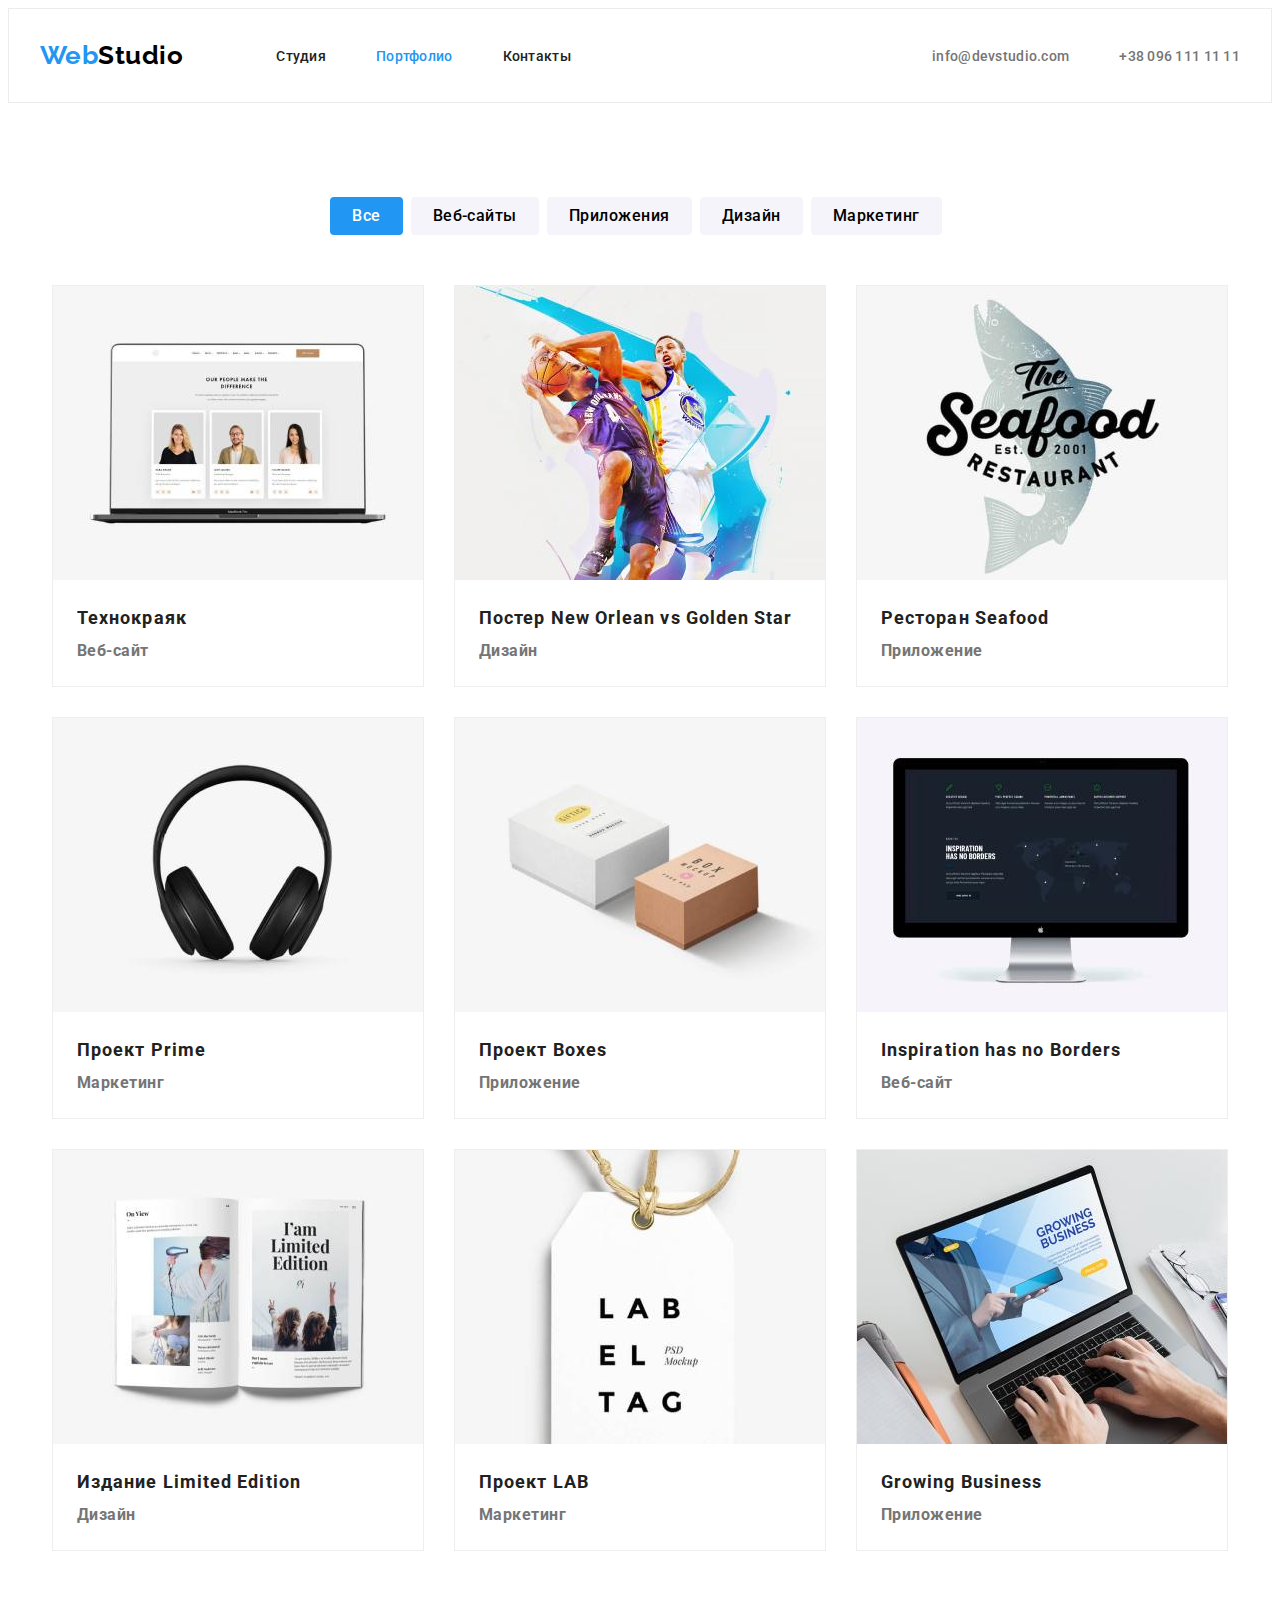
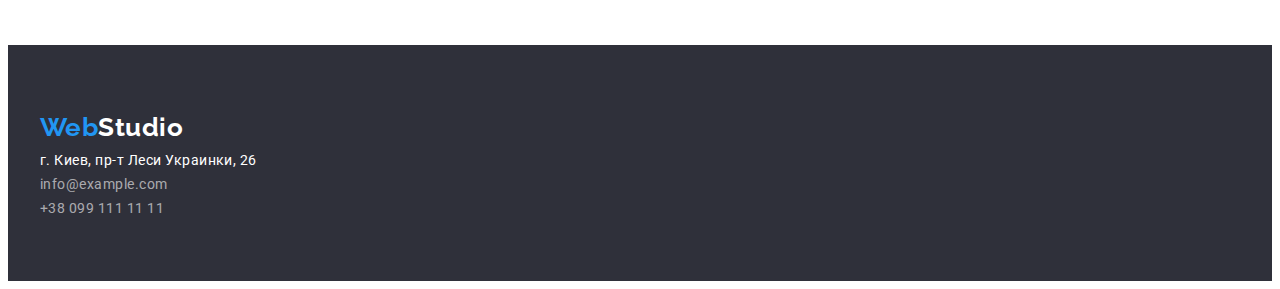
==== portfolio.html @ a8d8f8f2 "flex" ====
<!DOCTYPE html>
<html lang="ru">
  <head>
    <meta charset="UTF-8" />
    <meta http-equiv="X-UA-Compatible" content="IE=edge" />
    <meta name="viewport" content="width=device-width, initial-scale=1.0" />
    <title>Портфолио</title>
    <link rel="preconnect" href="https://fonts.googleapis.com" />
    <link rel="preconnect" href="https://fonts.gstatic.com" crossorigin />
    <link
      href="https://fonts.googleapis.com/css2?family=Raleway:wght@700&family=Roboto:wght@400;500;700;900&display=swap"
      rel="stylesheet"
    />
    <link rel="stylesheet" href="./styles/styles.css" />
  </head>
  <body>
    <!--Шапка сайта-->
    <header class="header">
      <div class="container header-container">
        <nav class="header-navigation">
          <a href="" class="header-logo web-logo link"
            >Web<span class="header-accent">Studio</span></a
          >
          <ul class="header-list list">
            <li class="header-list-item">
              <a href="./index.html" class="header-link left-link link"
                >Студия</a
              >
            </li>
            <li class="header-list-item">
              <a
                href="./portfolio.html"
                class="header-link left-link link current"
                >Портфолио</a
              >
            </li>
            <li class="header-list-item">
              <a href="" class="header-link left-link link">Контакты</a>
            </li>
          </ul>
        </nav>
        <ul class="header-contacts list">
          <li class="header-contacts-item">
            <a
              href="mailto:info@devstudio.com"
              class="header-link right-link link"
              >info@devstudio.com</a
            >
          </li>
          <li class="header-contacts-item">
            <a href="tel:+380961111111" class="header-link right-link link"
              >+38 096 111 11 11</a
            >
          </li>
        </ul>
      </div>
    </header>

    <main>
      <!-- Портфолио -->
      <section class="portfolio section">
        <div class="container portfolio-container">
          <h1 hidden>Портфолио</h1>
          <ul class="portfolio-list list">
            <li class="portfolio-item">
              <button type="button" class="portfolio-btn btn current">
                Все
              </button>
            </li>
            <li class="portfolio-item">
              <button type="button" class="portfolio-btn btn">Веб-сайты</button>
            </li>
            <li class="portfolio-item">
              <button type="button" class="portfolio-btn btn">
                Приложения
              </button>
            </li>
            <li class="portfolio-item">
              <button type="button" class="portfolio-btn btn">Дизайн</button>
            </li>
            <li class="portfolio-item">
              <button type="button" class="portfolio-btn btn">Маркетинг</button>
            </li>
          </ul>

          <ul class="portfolio-cards-list list">
            <li class="portfolio-icon">
              <img
                src="./images/portfolio-1.jpg"
                alt="Веб-сайт Технокраяк"
                width="370"
              />
              <div class="portfolio-box">
                <h2 class="cards-title">Технокраяк</h2>
                <p class="cards-text">Веб-сайт</p>
              </div>
            </li>
            <li class="portfolio-icon">
              <img
                src="./images/portfolio-2.jpg"
                alt="Борьба за мяч двух баскетболистов"
                width="370"
              />
              <div class="portfolio-box">
                <h2 class="cards-title">
                  Постер <span lang="en">New Orlean vs Golden Star</span>
                </h2>
                <p class="cards-text">Дизайн</p>
              </div>
            </li>
            <li class="portfolio-icon">
              <img
                src="./images/portfolio-3.jpg"
                alt="Лого приложения"
                width="370"
              />
              <div class="portfolio-box">
                <h2 class="cards-title">
                  Ресторан <span lang="en">Seafood</span>
                </h2>
                <p class="cards-text">Приложение</p>
              </div>
            </li>
            <li class="portfolio-icon">
              <img
                src="./images/portfolio-4.jpg"
                alt="Наушники полноразмерные"
                width="370"
              />
              <div class="portfolio-box">
                <h2 class="cards-title">Проект <span lang="en">Prime</span></h2>
                <p class="cards-text">Маркетинг</p>
              </div>
            </li>
            <li class="portfolio-icon">
              <img src="./images/portfolio-5.jpg" alt="Коробочки" width="370" />
              <div class="portfolio-box">
                <h2 class="cards-title">Проект <span lang="en">Boxes</span></h2>
                <p class="cards-text">Приложение</p>
              </div>
            </li>
            <li class="portfolio-icon">
              <img
                src="./images/portfolio-6.jpg"
                alt="Веб-сайт на мониторе"
                width="370"
              />
              <div class="portfolio-box">
                <h2 class="cards-title" lang="en">
                  Inspiration has no Borders
                </h2>
                <p class="cards-text">Веб-сайт</p>
              </div>
            </li>
            <li class="portfolio-icon">
              <img src="./images/portfolio-7.jpg" alt="Журнал" width="370" />
              <div class="portfolio-box">
                <h2 class="cards-title">
                  Издание <span lang="en">Limited Edition</span>
                </h2>
                <p class="cards-text">Дизайн</p>
              </div>
            </li>
            <li class="portfolio-icon">
              <img src="./images/portfolio-8.jpg" alt="Брелок" width="370" />
              <div class="portfolio-box">
                <h2 class="cards-title">Проект <span lang="en">LAB</span></h2>
                <p class="cards-text">Маркетинг</p>
              </div>
            </li>
            <li class="portfolio-icon">
              <img
                src="./images/portfolio-9.jpg"
                alt="Открытое приложение на ноутбуке"
                width="370"
              />
              <div class="portfolio-box">
                <h2 class="cards-title" lang="en">Growing Business</h2>
                <p class="cards-text">Приложение</p>
              </div>
            </li>
          </ul>
        </div>
      </section>
    </main>

    <!--Футер-->
    <footer class="footer">
      <div class="container footer-container">
        <a href="" class="footer-logo web-logo link"
          >Web<span class="footer-accent">Studio</span></a
        >

        <div class="footer-contacts">
          <address class="contacts">
            <ul class="contacts-list list">
              <li class="contacts-item">
                <a
                  href="https://goo.gl/maps/dqmprRR8itY3YVwMA"
                  class="address-link link"
                  >г. Киев, пр-т Леси Украинки, 26</a
                >
              </li>
              <li class="contacts-item">
                <a
                  href="mailto:info@example.com"
                  class="contacts-link link contacts-bottom"
                  >info@example.com</a
                >
              </li>
              <li class="contacts-item">
                <a href="tel:+380991111111" class="contacts-link link"
                  >+38 099 111 11 11</a
                >
              </li>
            </ul>
          </address>
        </div>
      </div>
    </footer>
  </body>
</html>
---- styles/styles.css ----
:root {
  --secondary-title-color: #ffffff;
  --secondary-text-color: #757575;
  --accent-color: #2196f3;
}

p,
h1,
h2,
h3,
h4,
h5,
h6 {
  margin: 0;
}

ul {
  margin: 0;
  padding-left: 0;
}

img {
  display: block;
  max-width: 100%;
  height: auto;
}

body {
  color: #212121;
  background-color: #ffffff;
  font-family: "Roboto", sans-serif;
  font-style: normal;
  letter-spacing: 0.03em;
  font-weight: 700;
}

.web-logo {
  font-family: Raleway;
  font-size: 26px;
  line-height: 1.71;
  color: var(--accent-color);
}

.link {
  text-decoration: none;
}

.list {
  list-style: none;
}

.section {
  padding-top: 94px;
  padding-bottom: 94px;
}

.section-title {
  font-size: 36px;
  line-height: 1.17;
  text-align: center;
  margin-bottom: 50px;
}

.container {
  width: 1200px;
  margin: 0 auto;
  padding: 0 15px;
}

.btn {
  font-family: Roboto;
  font-style: normal;
  font-weight: 500;
  font-size: 16px;
  line-height: 1.62;
  text-align: center;
  letter-spacing: 0.03em;
  background-color: #f5f4fa;
  border-radius: 4px;
  cursor: pointer;
  border: none;
}

.btn:hover,
.btn:focus {
  color: #ffffff;
  background-color: var(--accent-color);
}

/* HEADER */

.header {
  border: 1px solid rgba(236, 236, 236, 1);
}

.header-container {
  display: flex;
  align-items: center;
}

.header-navigation {
  display: flex;
  align-items: center;
}

.header-logo {
  padding-top: 24px;
  padding-bottom: 25px;
  margin-right: 93px;
}

.header-accent {
  color: #000000;
}

.header-list {
  display: flex;
}

.header-list-item:not(:last-child) {
  margin-right: 50px;
}

.header-link {
  font-weight: 500;
  font-size: 14px;
  line-height: 1.14;
  letter-spacing: 0.02em;
  padding-top: 32px;
  padding-bottom: 32px;
}

.header-link:hover,
.header-link:focus {
  color: var(--accent-color);
}

.header-list .header-link.current {
  color: var(--accent-color);
}

.left-link {
  color: inherit;
}

.header-contacts {
  display: flex;
  margin-left: auto;
  align-items: center;
}

.header-contacts-item:not(:last-child) {
  margin-right: 50px;
}

.right-link {
  color: var(--secondary-text-color);
}

/* -----------HERO------------ */
.hero {
  padding-top: 200px;
  padding-bottom: 200px;
}

.hero-container {
  align-items: center;
}

.hero {
  background-color: #2f303a;
  align-items: center;
  text-align: center;
}
.hero-title {
  width: 696px;
  padding-bottom: 30px;
  margin: 0 auto;
  align-items: center;
  font-weight: 900;
  font-size: 44px;
  line-height: 1.36;
  text-align: center;
  letter-spacing: 0.06em;
  text-transform: uppercase;
  color: var(--secondary-title-color);
}

.hero-btn {
  width: 200px;
  padding-top: 10px;
  padding-bottom: 10px;
  padding-right: 31px;
  padding-left: 31px;
  font-family: Roboto;
  font-style: normal;
  font-weight: 700;
  font-size: 16px;
  line-height: 1.87;
  align-items: center;
  text-align: center;
  letter-spacing: 0.06em;
  color: #ffffff;
  border: 1px solid #000000;
  background-color: #2196f3;
  border: none;
  cursor: pointer;
  box-shadow: 0px 4px 4px rgba(0, 0, 0, 0.15);
  border-radius: 4px;
}

.hero .hero-btn:hover,
.hero .hero-btn:focus {
  background-color: #188ce8;
}

/* ------------SPECIAL--------------- */

.special {
  padding-bottom: 47px;
}

.special-container {
  align-items: center;
}

.visually-hidden {
  position: absolute;
  width: 1px;
  height: 1px;
  margin: -1px;
  padding: 0;
  overflow: hidden;
  border: 0;
  clip: rect(0 0 0 0);
}

.special-list {
  display: flex;
}

.special-item {
  width: 270px;
}

.special-item:not(:last-child) {
  margin-right: 30px;
  width: 270px;
}

.special-title {
  font-size: 14px;
  line-height: 1.14;
  letter-spacing: 0.03em;
  text-transform: uppercase;
  margin-bottom: 10px;
}

.special-text {
  font-weight: 400;
  font-size: 14px;
  line-height: 1.71;
  color: var(--secondary-text-color);
}

/* --------------JOB---------------- */

.job {
  padding-top: 47px;
}

.job-list {
  display: flex;
  flex-wrap: wrap;
  margin-left: -30px;
}

.job-item {
  flex-basis: calc(100% / 3 - 30px);
  margin-left: 30px;
}

/* ----------TEAM------------- */

.team {
  background-color: #f5f4fa;
}

.team-container {
  align-items: center;
}

.team-list {
  display: flex;
  flex-wrap: wrap;
  margin-left: -30px;
}

.team-item {
  flex-basis: calc(100% / 4 - 30px);
  margin-left: 30px;
}

.team-leaders-box {
  padding: 30px 59px;
}

.team-leaders {
  font-weight: 500;
  font-size: 16px;
  line-height: 1.19;
  text-align: center;
  margin-bottom: 10px;
}

.team-text {
  font-size: 16px;
  line-height: 1.19;
  text-align: center;
  color: var(--secondary-text-color);
}

/* ---------PORTFOLIO */

.portfolio-container {
}

.portfolio-list {
  display: flex;
  justify-content: center;
  padding-bottom: 50px;
}

.portfolio-item {
  margin-right: 8px;
}

.portfolio-btn {
  padding: 6px 22px;
}

.portfolio-btn.current {
  color: #ffffff;
  background-color: var(--accent-color);
}

.portfolio-cards-list {
  display: flex;
  flex-wrap: wrap;
  justify-content: center;
  margin-left: -30px;
  margin-top: -30px;
}

.portfolio-icon {
  flex-basis: calc(100% / 3 - 40px);
  margin-left: 30px;
  margin-top: 30px;
  border: 1px solid rgba(238, 238, 238, 1);
}

.portfolio-box {
  padding: 20px 24px;
}

.cards-title {
  font-size: 18px;
  line-height: 2;
  letter-spacing: 0.06em;
}

.cards-text {
  font-size: 16px;
  line-height: 1.87;
  letter-spacing: 0.03em;
  color: var(--secondary-text-color);
}
/* FOOTER */

.footer {
  background-color: #2f303a;
}

.footer-container {
  align-items: center;
  padding-bottom: 60px;
  padding-top: 60px;
}

.footer-logo {
  margin-bottom: 20px;
}

.footer-accent {
  color: #ffffff;
}

.footer-contacts {
  align-items: center;
}
.address-link {
  margin-bottom: 9px;
  font-style: normal;
  font-weight: 400;
  font-size: 14px;
  line-height: 1.71;
  color: #ffffff;
}

.contacts-link {
  font-style: normal;
  font-weight: 400;
  font-size: 14px;
  line-height: 1.71;
  color: rgba(255, 255, 255, 0.6);
}

.contacts-bottom {
  margin-bottom: 9px;
}

.address-link:hover,
.address-link:focus {
  color: var(--accent-color);
}

.contacts-link:hover,
.contacts-link:focus {
  color: var(--accent-color);
}
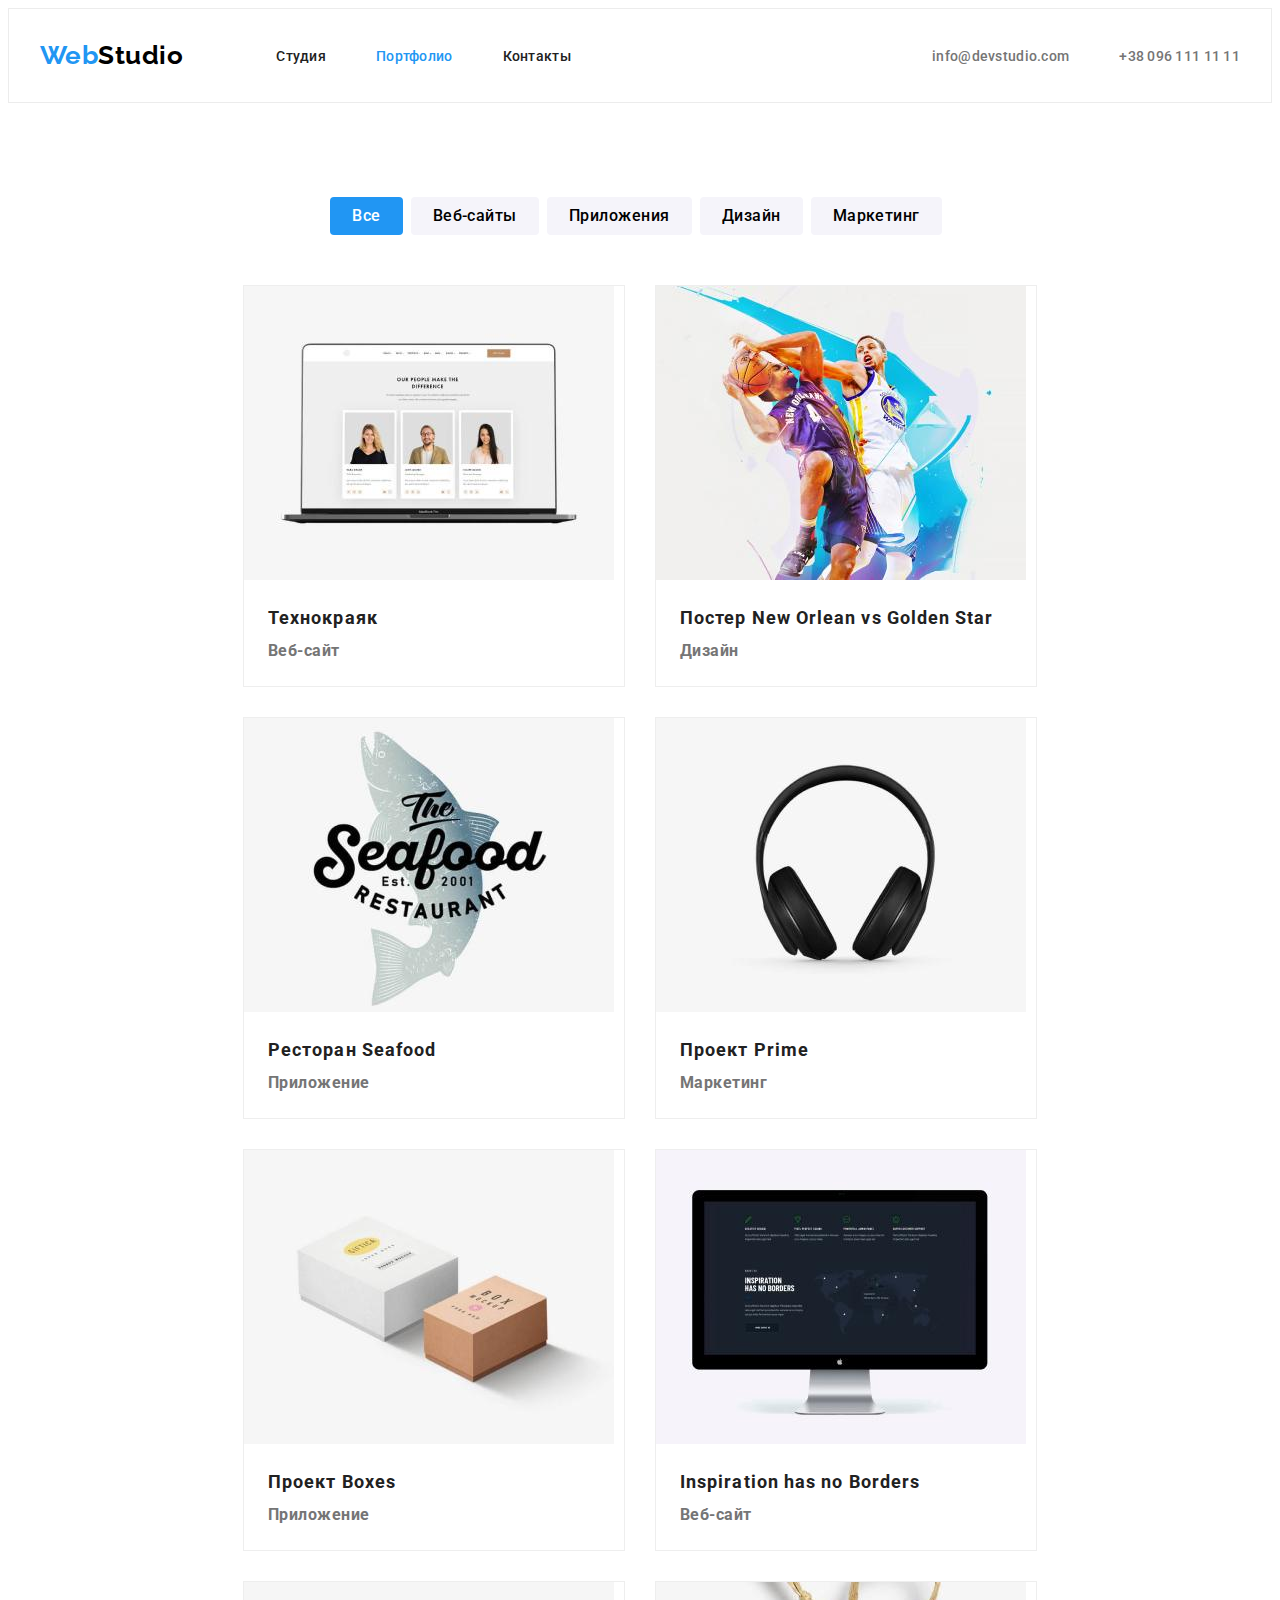
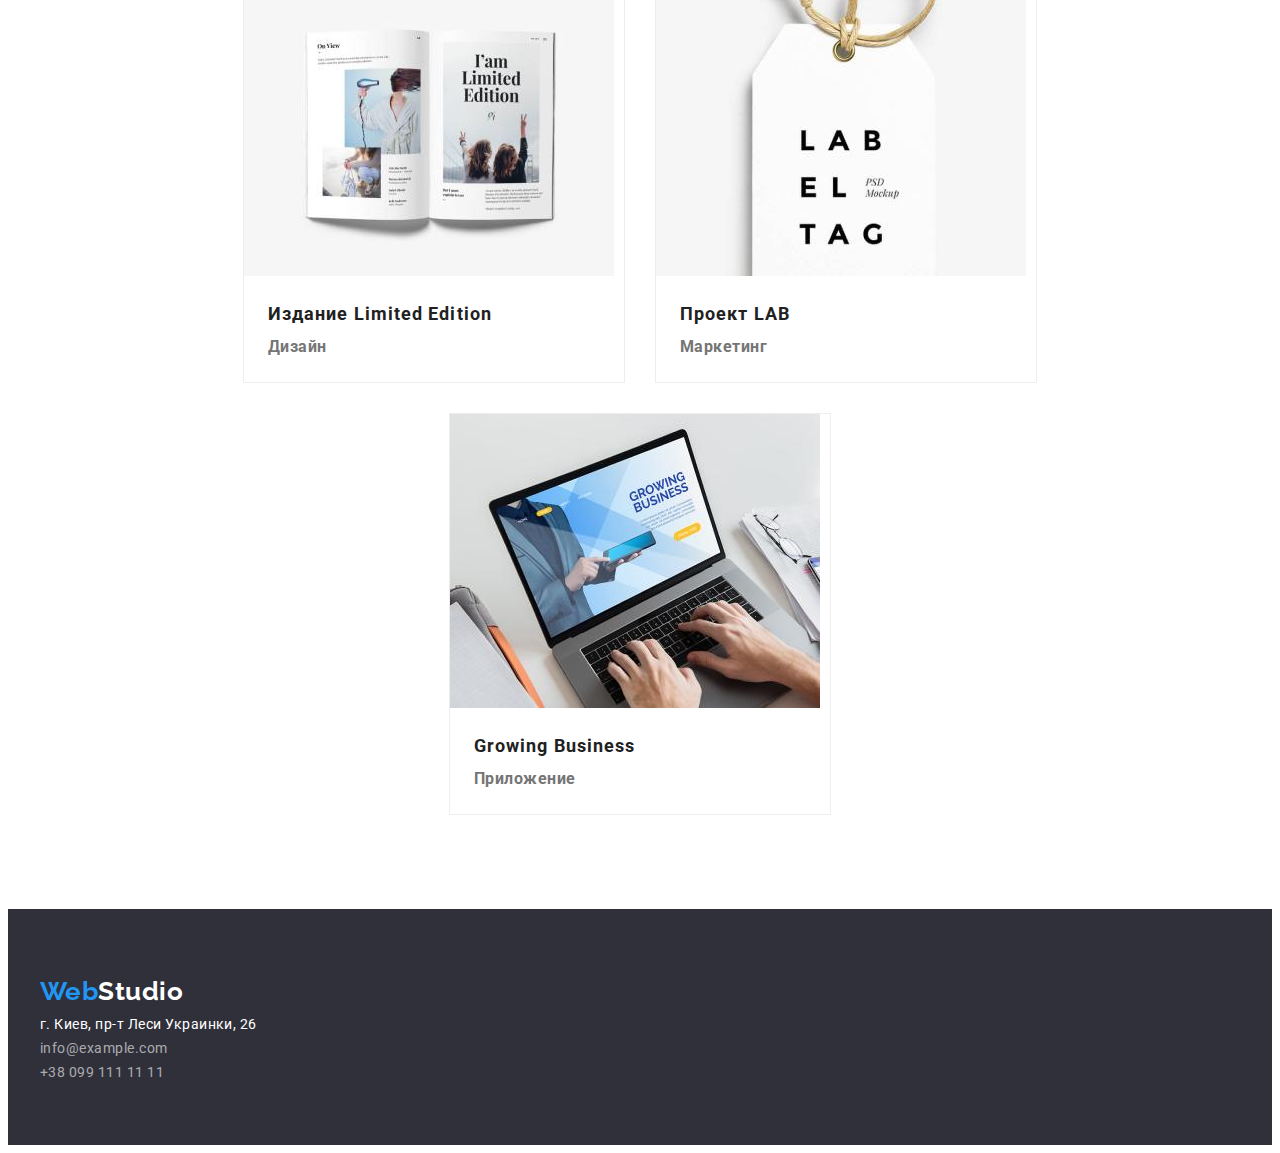
==== commit 77257f6a: "flex-done" ====
--- a/portfolio.html
+++ b/portfolio.html
@@ -10,6 +10,13 @@
     <link
       href="https://fonts.googleapis.com/css2?family=Raleway:wght@700&family=Roboto:wght@400;500;700;900&display=swap"
       rel="stylesheet"
+    />
+    <link
+      rel="stylesheet"
+      href="https://cdnjs.cloudflare.com/ajax/libs/modern-normalize/1.1.0/modern-normalize.min.css"
+      integrity="sha512-wpPYUAdjBVSE4KJnH1VR1HeZfpl1ub8YT/NKx4PuQ5NmX2tKuGu6U/JRp5y+Y8XG2tV+wKQpNHVUX03MfMFn9Q=="
+      crossorigin="anonymous"
+      referrerpolicy="no-referrer"
     />
     <link rel="stylesheet" href="./styles/styles.css" />
   </head>
--- a/styles/styles.css
+++ b/styles/styles.css
@@ -353,7 +353,7 @@
 }
 
 .portfolio-icon {
-  flex-basis: calc(100% / 3 - 40px);
+  flex-basis: calc(100% / 3 - 30px);
   margin-left: 30px;
   margin-top: 30px;
   border: 1px solid rgba(238, 238, 238, 1);
